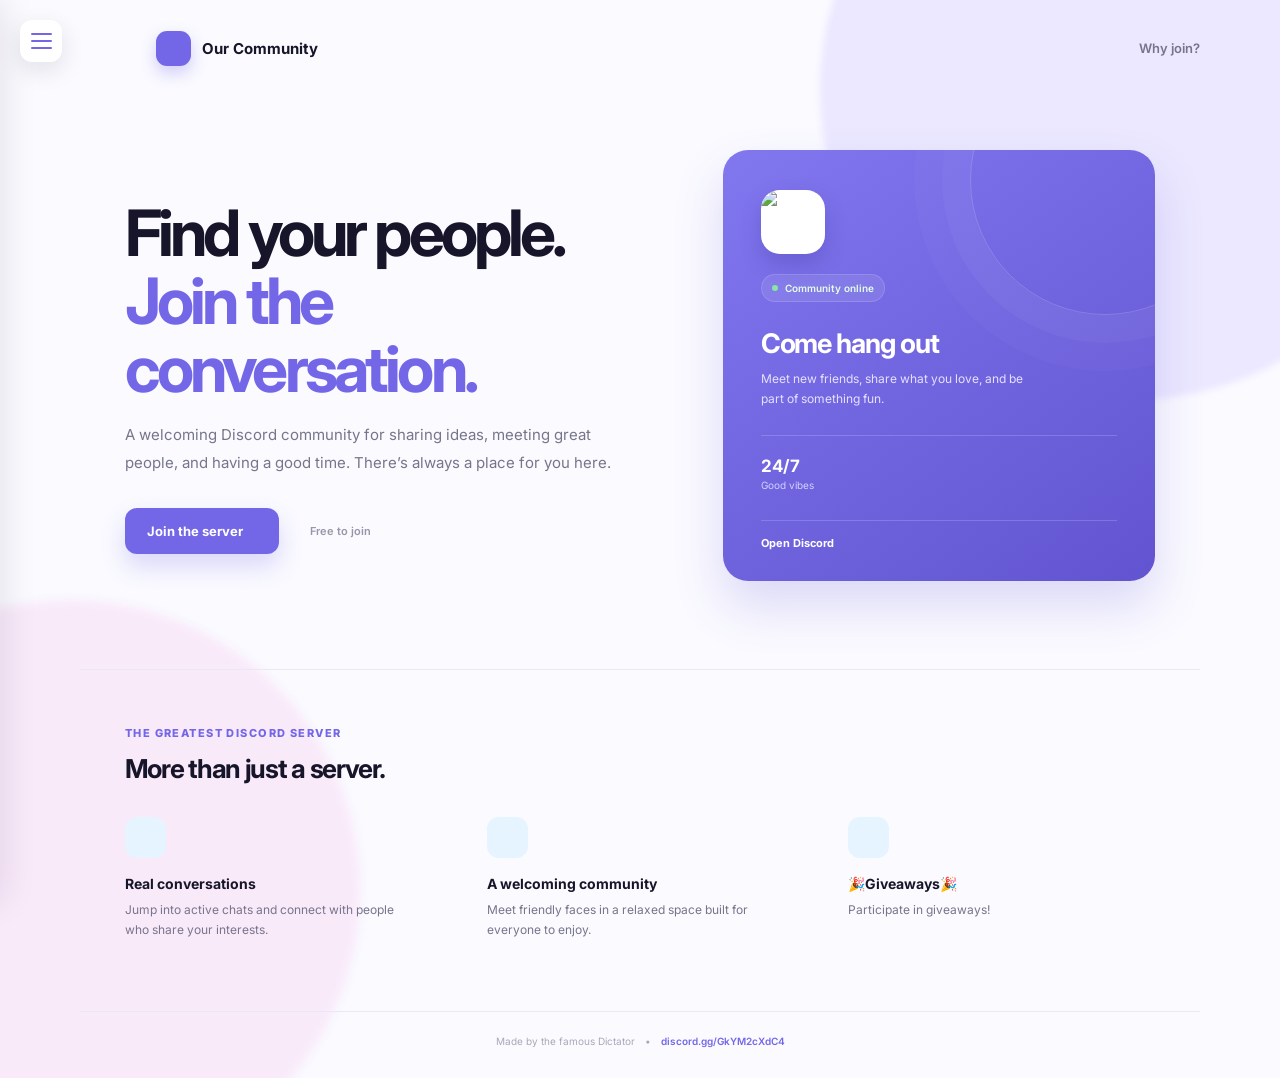
==== discord/index.html @ 76551861 "Beta-1.0.1-2 added a Discord page!" ====
<!DOCTYPE html>
<html lang="en">
  <head>
    <meta charset="UTF-8" />
    <meta name="viewport" content="width=device-width, initial-scale=1.0" />
    <meta name="description" content="Join our Discord community and connect with like-minded people." />
    <title>Join Our Discord Community</title>
    <link rel="stylesheet" href="styles.css" />
    <link rel="preconnect" href="https://fonts.googleapis.com" />
    <link rel="preconnect" href="https://fonts.gstatic.com" crossorigin />
    <link href="https://fonts.googleapis.com/css2?family=Inter:wght@400;500;600;700;800&display=swap" rel="stylesheet" />
    <link rel="stylesheet" href="https://cdnjs.cloudflare.com/ajax/libs/font-awesome/7.3.1/css/all.min.css" integrity="sha512-QeR2VH+lsBE5LSAe1Q5EnTBbe7XTBubt8dG93Y7gidSgdMCr8nVqKcfKAMyN96SV8KDbZVTDXChatu5G2KQGzg==" crossorigin="anonymous" referrerpolicy="no-referrer" />
    <link rel="icon" href="https://cdn.discordapp.com/icons/1520834495488725123/a_9dea66992e5a734691d56c7d2cc1da34.webp?size=64" type="image/png" />
  </head>
  <body>
    <input class="menu-checkbox" type="checkbox" id="menu-toggle" />
    <label class="menu-toggle" for="menu-toggle" aria-label="Toggle navigation menu">
      <span></span>
      <span></span>
      <span></span>
    </label>
    <aside class="side-menu" aria-label="Site menu">
      <h2>MENU</h2>
      <nav>
        <a href="#home"><i class="fa-solid fa-house"></i> Home</a>
        <a href="#why-join"><i class="fa-solid fa-users"></i> Community</a>
        <a href="https://discord.gg/GkYM2cXdC4" target="_blank" rel="noopener noreferrer"><i class="fa-brands fa-discord"></i> Discord</a>
        <a href="https://discord.gg/GkYM2cXdC4" target="_blank" rel="noopener noreferrer"><i class="fa-solid fa-circle-dollar-to-slot"></i> Donate</a>
        <span class="menu-separator"></span>
        <a href="#why-join"><i class="fa-solid fa-circle-info"></i> About</a>
      </nav>
    </aside>

    <main class="page-shell">
      <nav class="topbar" aria-label="Main navigation">
        <a class="brand" href="#home" aria-label="Home">
          <span class="brand-mark" aria-hidden="true"><i class="fa-brands fa-discord"></i></span>
          <span>Our Community</span>
        </a>
        <a class="nav-link" href="#why-join">Why join?</a>
      </nav>

      <section class="hero" id="home">
        <div class="hero-copy">
          <h1>Find your people.<br /><span>Join the conversation.</span></h1>
          <p class="intro">A welcoming Discord community for sharing ideas, meeting great people, and having a good time. There’s always a place for you here.</p>
          <div class="hero-actions">
            <a class="join-button" href="https://discord.gg/GkYM2cXdC4" target="_blank" rel="noopener noreferrer">
              Join the server <i class="fa-solid fa-arrow-right"></i>
            </a>
            <span class="invite-note"><i class="fa-solid fa-shield-halved"></i> Free to join</span>
          </div>
        </div>

        <div class="server-card" aria-label="Discord server preview">
          <div class="card-glow"></div>
          <div class="server-icon"><img src="https://cdn.discordapp.com/icons/1520834495488725123/a_9dea66992e5a734691d56c7d2cc1da34.webp?size=64" alt="Community logo" /></div>
          <div class="online-pill"><span></span> Community online</div>
          <h2>Come hang out</h2>
          <p>Meet new friends, share what you love, and be part of something fun.</p>
          <div class="card-divider"></div>
          <div class="server-stats">
            <div><strong>24/7</strong><small>Good vibes</small></div>
          </div>
          <a class="card-link" href="https://discord.gg/GkYM2cXdC4" target="_blank" rel="noopener noreferrer">Open Discord <i class="fa-solid fa-arrow-up-right-from-square"></i></a>
        </div>
      </section>

      <section class="features" id="why-join">
        <div class="section-heading">
          <span class="eyebrow">The greatest Discord Server</span>
          <h2>More than just a server.</h2>
        </div>
        <div class="feature-grid">
          <article class="feature"><div class="feature-icon blue"><i class="fa-solid fa-comments"></i></div><h3>Real conversations</h3><p>Jump into active chats and connect with people who share your interests.</p></article>
          <article class="feature"><div class="feature-icon blue"><i class="fa-solid fa-users"></i></div><h3>A welcoming community</h3><p>Meet friendly faces in a relaxed space built for everyone to enjoy.</p></article>
          <article class="feature"><div class="feature-icon blue"><i class="fa-solid fa-gift"></i></div><h3>🎉Giveaways🎉</h3><p>Participate in giveaways!</p></article>
        </div>
      </section>

      <footer>
        <span>Made by the famous Dictator</span>
        <span class="footer-dot">•</span>
        <a href="https://discord.gg/GkYM2cXdC4" target="_blank" rel="noopener noreferrer">discord.gg/GkYM2cXdC4</a>
      </footer>
    </main>
  </body>
</html>
---- discord/styles.css ----
@import url('https://fonts.googleapis.com/css2?family=Inter:wght@400;500;600;700;800&display=swap');

:root {
  --ink: #171529;
  --muted: #77758b;
  --purple: #7367e8;
  --purple-dark: #5d50d8;
  --lavender: #f1efff;
  --line: #eae8f3;
}

* {
  margin: 0;
  padding: 0;
  box-sizing: border-box;
}

html { scroll-behavior: smooth; }

body {
  min-height: 100vh;
  color: var(--ink);
  background: #fafaff;
  font-family: 'Inter', sans-serif;
}

body::before {
  position: fixed;
  z-index: -1;
  top: -220px;
  right: -160px;
  width: 620px;
  height: 620px;
  border-radius: 50%;
  background: #ebe8ff;
  content: '';
  filter: blur(3px);
}

body::after {
  position: fixed;
  z-index: -1;
  bottom: -280px;
  left: -220px;
  width: 580px;
  height: 580px;
  border-radius: 50%;
  background: #f9eafa;
  content: '';
  filter: blur(4px);
}

a { color: inherit; text-decoration: none; }

.menu-checkbox {
  position: absolute;
  opacity: 0;
  pointer-events: none;
}

.menu-toggle {
  display: grid;
  position: fixed;
  z-index: 20;
  top: 20px;
  left: 20px;
  width: 42px;
  height: 42px;
  padding: 10px;
  cursor: pointer;
  place-content: center;
  gap: 5px;
  border-radius: 12px;
  background: #fff;
  box-shadow: 0 8px 24px #1715291c;
}

.menu-toggle span {
  display: block;
  width: 21px;
  height: 2px;
  border-radius: 10px;
  background: var(--purple);
  transition: transform .25s, opacity .25s;
}

.side-menu {
  position: fixed;
  z-index: 15;
  top: 0;
  bottom: 0;
  left: 0;
  width: 245px;
  padding: 92px 24px 30px;
  background: linear-gradient(160deg, #fff, #eeeaff);
  box-shadow: 14px 0 35px #1715291c;
  transform: translateX(-105%);
  transition: transform .35s ease;
}

.side-menu h2 {
  margin-bottom: 25px;
  color: var(--purple-dark);
  font-size: 20px;
  letter-spacing: .08em;
}

.side-menu nav { display: grid; gap: 7px; }
.side-menu nav a {
  display: flex;
  align-items: center;
  gap: 13px;
  padding: 12px 10px;
  color: var(--ink);
  border-radius: 10px;
  font-size: 13px;
  font-weight: 600;
  transition: color .2s, background .2s, transform .2s;
}
.side-menu nav a:hover {
  color: var(--purple-dark);
  background: #fff;
  transform: translateX(3px);
}
.side-menu nav a i { width: 18px; color: var(--purple); text-align: center; }
.menu-separator { height: 1px; margin: 14px 10px; background: var(--line); }

.menu-checkbox:checked ~ .side-menu { transform: translateX(0); }
.menu-checkbox:checked ~ .menu-toggle span:nth-child(1) { transform: translateY(7px) rotate(45deg); }
.menu-checkbox:checked ~ .menu-toggle span:nth-child(2) { opacity: 0; }
.menu-checkbox:checked ~ .menu-toggle span:nth-child(3) { transform: translateY(-7px) rotate(-45deg); }

.page-shell {
  width: min(1120px, calc(100% - 48px));
  margin: auto;
}

.topbar {
  display: flex;
  align-items: center;
  justify-content: space-between;
  height: 96px;
  padding-left: 76px;
}

.brand { display: flex; align-items: center; gap: 11px; font-size: 15px; font-weight: 700; }
.brand-mark {
  display: grid;
  width: 35px;
  height: 35px;
  overflow: hidden;
  place-items: center;
  border-radius: 11px;
  background: var(--purple);
  box-shadow: 0 7px 16px #7367e84d;
}
.brand-mark i {
  color: #fff;
  font-size: 19px;
}
.nav-link { color: var(--muted); font-size: 13px; font-weight: 600; transition: color .2s; }
.nav-link:hover, footer a:hover { color: var(--purple); }

.hero {
  display: grid;
  grid-template-columns: 1.08fr .92fr;
  align-items: center;
  gap: 90px;
  min-height: 540px;
  padding: 54px 4% 88px;
}

.eyebrow { display: inline-flex; align-items: center; gap: 9px; color: var(--purple); font-size: 11px; font-weight: 800; letter-spacing: .13em; text-transform: uppercase; }
.status-dot { width: 7px; height: 7px; border-radius: 50%; background: #6ed58c; box-shadow: 0 0 0 4px #6ed58c2b; }
h1 { margin: 22px 0 19px; font-size: clamp(42px, 5vw, 68px); line-height: 1.06; letter-spacing: -.06em; }
h1 span { color: var(--purple); }
.intro { max-width: 490px; color: var(--muted); font-size: 15px; line-height: 1.85; }
.hero-actions { display: flex; align-items: center; gap: 25px; margin-top: 31px; }
.join-button { display: inline-flex; align-items: center; gap: 14px; padding: 15px 22px; color: #fff; border-radius: 12px; background: var(--purple); box-shadow: 0 12px 24px #7367e83d; font-size: 13px; font-weight: 700; transition: transform .2s, background .2s; }
.join-button:hover { background: var(--purple-dark); transform: translateY(-3px); }
.join-button i { font-size: 12px; transition: transform .2s; }
.join-button:hover i { transform: translateX(4px); }
.invite-note { color: #9996aa; font-size: 11px; font-weight: 600; }
.invite-note i { margin-right: 6px; color: #9b95e9; }

.server-card { position: relative; overflow: hidden; padding: 40px 38px 31px; color: white; border-radius: 25px; background: linear-gradient(145deg, #8177ef, #6254d0); box-shadow: 0 25px 50px #6254d033; }
.card-glow { position: absolute; top: -105px; right: -85px; width: 270px; height: 270px; border: 1px solid #ffffff2b; border-radius: 50%; box-shadow: 0 0 0 28px #ffffff08, 0 0 0 56px #ffffff05; }
.server-icon { display: grid; position: relative; width: 64px; height: 64px; margin-bottom: 20px; overflow: hidden; place-items: center; border-radius: 19px; background: white; box-shadow: 0 10px 20px #473ba34d; }
.server-icon img {
  width: 100%;
  height: 100%;
  object-fit: cover;
}
.online-pill { display: inline-flex; align-items: center; gap: 7px; padding: 7px 10px; color: #e2ffea; border: 1px solid #ffffff25; border-radius: 20px; background: #ffffff17; font-size: 10px; font-weight: 600; }
.online-pill span { width: 6px; height: 6px; border-radius: 50%; background: #89e69f; }
.server-card h2 { position: relative; margin: 25px 0 9px; font-size: 27px; letter-spacing: -.04em; }
.server-card p { position: relative; max-width: 280px; color: #e4e1ff; font-size: 12px; line-height: 1.7; }
.card-divider { height: 1px; margin: 25px 0 20px; background: #ffffff2b; }
.server-stats { display: flex; gap: 45px; }
.server-stats strong { display: block; font-size: 17px; }
.server-stats small { display: block; margin-top: 3px; color: #d4d0ff; font-size: 10px; }
.card-link { display: flex; align-items: center; justify-content: space-between; margin-top: 29px; padding-top: 15px; border-top: 1px solid #ffffff2b; color: white; font-size: 11px; font-weight: 700; }
.card-link i { font-size: 10px; }

.features { padding: 51px 4% 70px; border-top: 1px solid var(--line); }
.section-heading h2 { margin-top: 12px; font-size: 26px; letter-spacing: -.05em; }
.feature-grid { display: grid; grid-template-columns: repeat(3, 1fr); gap: 55px; margin-top: 33px; }
.feature-icon { display: grid; width: 41px; height: 41px; margin-bottom: 17px; place-items: center; border-radius: 12px; font-size: 16px; }
.feature-icon.purple { color: #766bf0; background: #eeecff; }
.feature-icon.blue { color: #4e9bd8; background: #e6f4ff; }
.feature-icon.pink { color: #d76caa; background: #ffedf7; }
.feature h3 { margin-bottom: 8px; font-size: 14px; }
.feature p { max-width: 270px; color: var(--muted); font-size: 12px; line-height: 1.7; }
footer { display: flex; justify-content: center; gap: 10px; padding: 23px 0 31px; color: #aaa7b8; border-top: 1px solid var(--line); font-size: 10px; }
footer a { color: var(--purple); font-weight: 600; }

@media (max-width: 760px) {
  .page-shell { width: min(100% - 34px, 540px); }
  .topbar { height: 75px; }
  .hero { grid-template-columns: 1fr; gap: 48px; padding: 45px 0 65px; }
  h1 { font-size: clamp(42px, 12vw, 60px); }
  .server-card { padding: 31px 28px 25px; }
  .features { padding: 43px 0 55px; }
  .feature-grid { grid-template-columns: 1fr; gap: 28px; }
  .feature p { max-width: 420px; }
}

@media (max-width: 430px) {
  .nav-link { display: none; }
  .hero-actions { align-items: flex-start; flex-direction: column; gap: 16px; }
  footer { flex-wrap: wrap; }
  .footer-dot { display: none; }
}
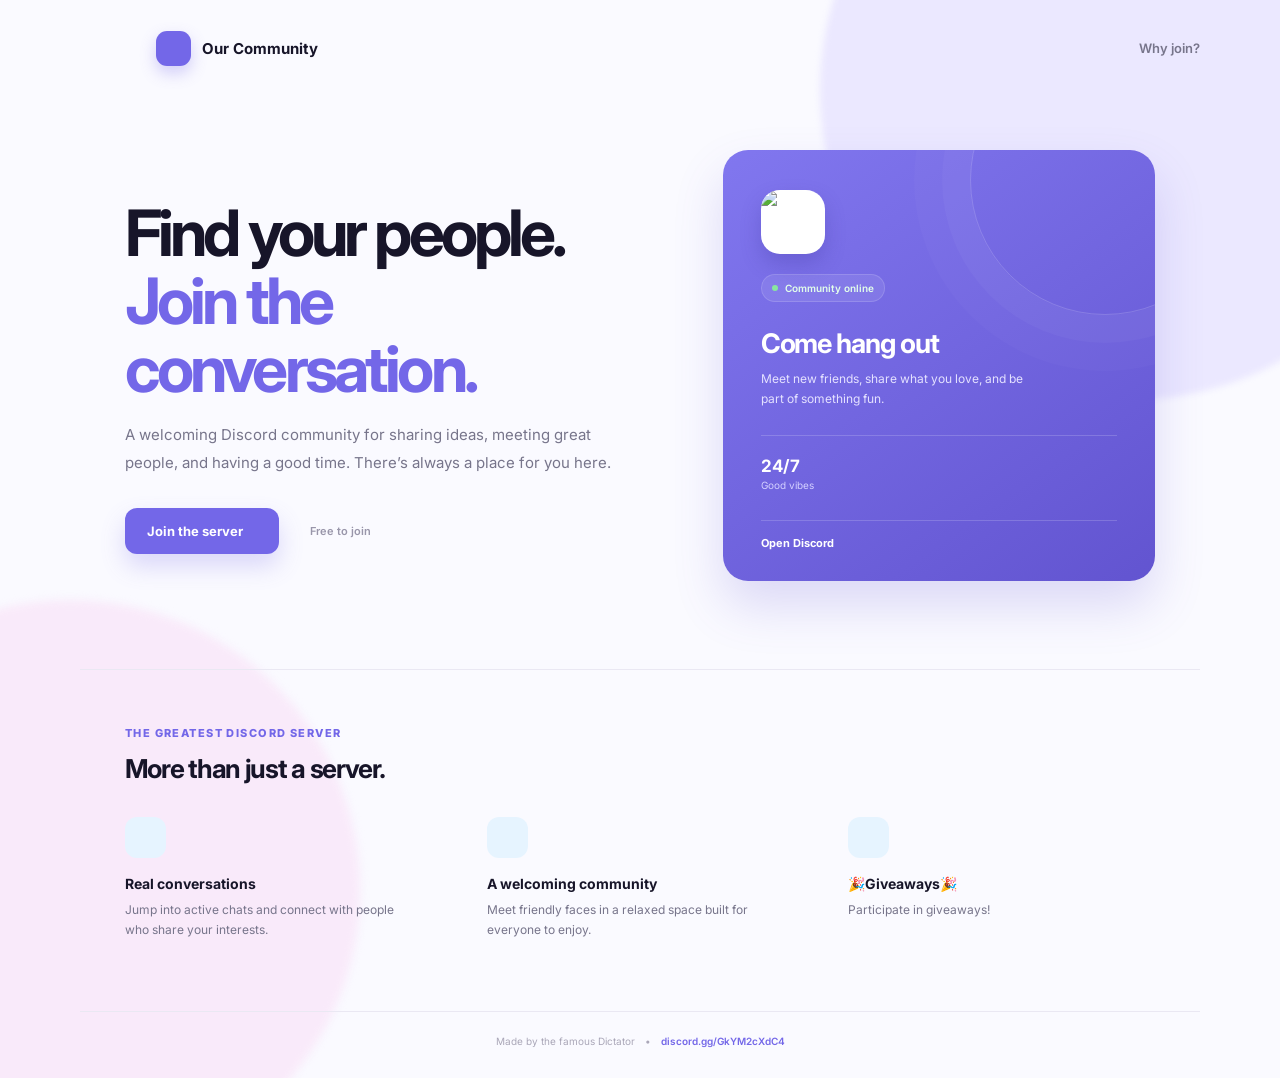
==== commit 4d68a138: "Update index.html" ====
--- a/discord/index.html
+++ b/discord/index.html
@@ -13,24 +13,6 @@
     <link rel="icon" href="https://cdn.discordapp.com/icons/1520834495488725123/a_9dea66992e5a734691d56c7d2cc1da34.webp?size=64" type="image/png" />
   </head>
   <body>
-    <input class="menu-checkbox" type="checkbox" id="menu-toggle" />
-    <label class="menu-toggle" for="menu-toggle" aria-label="Toggle navigation menu">
-      <span></span>
-      <span></span>
-      <span></span>
-    </label>
-    <aside class="side-menu" aria-label="Site menu">
-      <h2>MENU</h2>
-      <nav>
-        <a href="#home"><i class="fa-solid fa-house"></i> Home</a>
-        <a href="#why-join"><i class="fa-solid fa-users"></i> Community</a>
-        <a href="https://discord.gg/GkYM2cXdC4" target="_blank" rel="noopener noreferrer"><i class="fa-brands fa-discord"></i> Discord</a>
-        <a href="https://discord.gg/GkYM2cXdC4" target="_blank" rel="noopener noreferrer"><i class="fa-solid fa-circle-dollar-to-slot"></i> Donate</a>
-        <span class="menu-separator"></span>
-        <a href="#why-join"><i class="fa-solid fa-circle-info"></i> About</a>
-      </nav>
-    </aside>
-
     <main class="page-shell">
       <nav class="topbar" aria-label="Main navigation">
         <a class="brand" href="#home" aria-label="Home">
@@ -85,4 +67,4 @@
       </footer>
     </main>
   </body>
-</html>+</html>
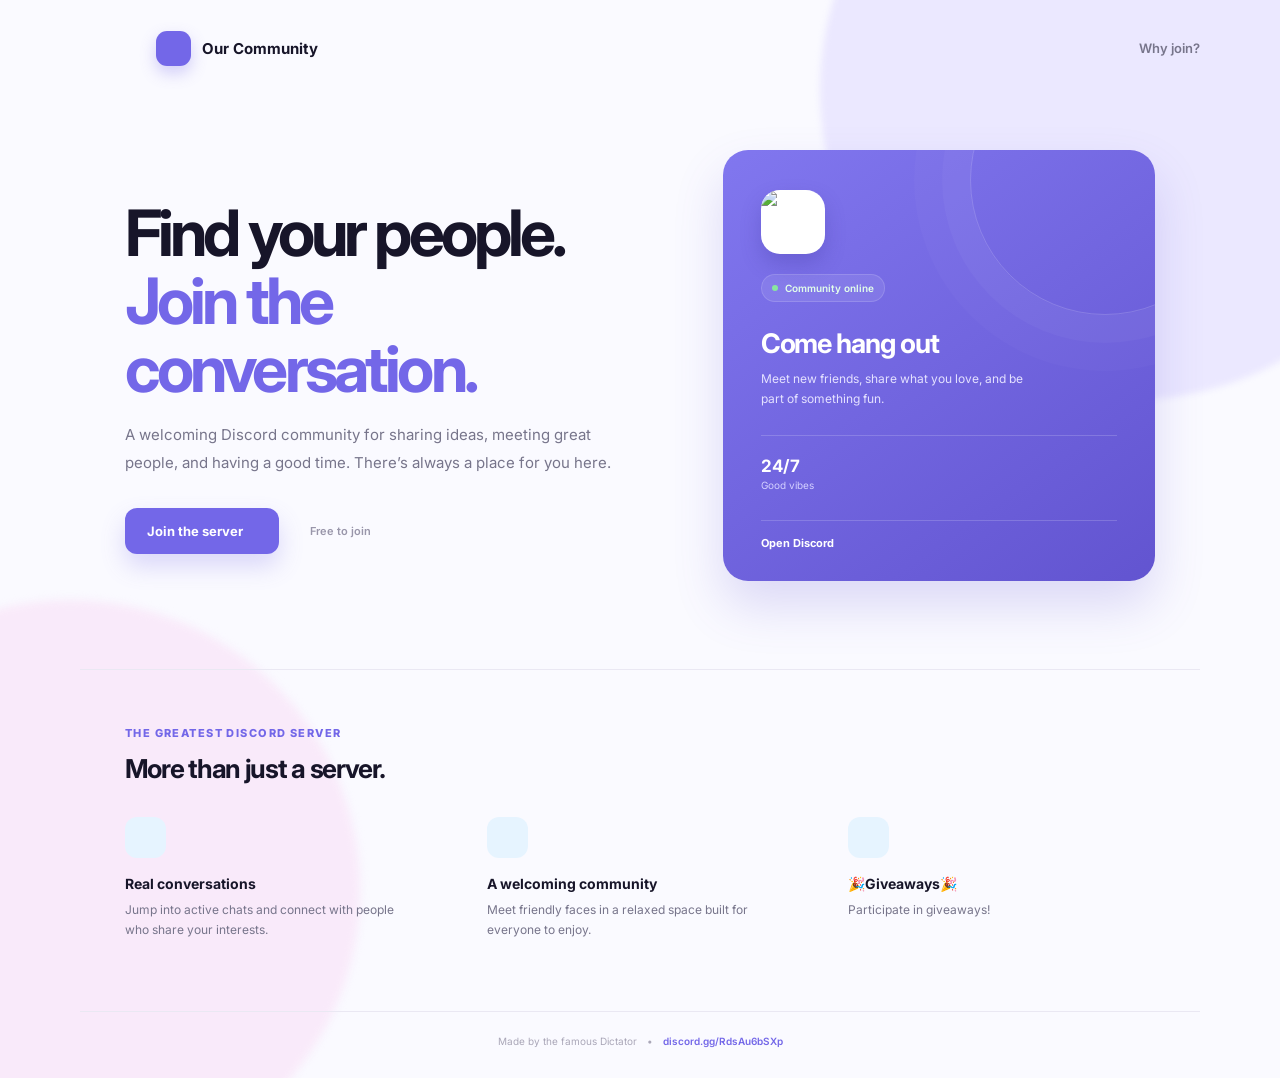
==== commit d6379fb5: "Update index.html" ====
--- a/discord/index.html
+++ b/discord/index.html
@@ -10,7 +10,7 @@
     <link rel="preconnect" href="https://fonts.gstatic.com" crossorigin />
     <link href="https://fonts.googleapis.com/css2?family=Inter:wght@400;500;600;700;800&display=swap" rel="stylesheet" />
     <link rel="stylesheet" href="https://cdnjs.cloudflare.com/ajax/libs/font-awesome/7.3.1/css/all.min.css" integrity="sha512-QeR2VH+lsBE5LSAe1Q5EnTBbe7XTBubt8dG93Y7gidSgdMCr8nVqKcfKAMyN96SV8KDbZVTDXChatu5G2KQGzg==" crossorigin="anonymous" referrerpolicy="no-referrer" />
-    <link rel="icon" href="https://cdn.discordapp.com/icons/1520834495488725123/a_9dea66992e5a734691d56c7d2cc1da34.webp?size=64" type="image/png" />
+    <link rel="icon" href="https://i.postimg.cc/VLbsN6Vp/ZOLA.png" type="image/png" />
   </head>
   <body>
     <main class="page-shell">
@@ -27,7 +27,7 @@
           <h1>Find your people.<br /><span>Join the conversation.</span></h1>
           <p class="intro">A welcoming Discord community for sharing ideas, meeting great people, and having a good time. There’s always a place for you here.</p>
           <div class="hero-actions">
-            <a class="join-button" href="https://discord.gg/GkYM2cXdC4" target="_blank" rel="noopener noreferrer">
+            <a class="join-button" href="https://discord.gg/RdsAu6bSXp" target="_blank" rel="noopener noreferrer">
               Join the server <i class="fa-solid fa-arrow-right"></i>
             </a>
             <span class="invite-note"><i class="fa-solid fa-shield-halved"></i> Free to join</span>
@@ -36,7 +36,7 @@
 
         <div class="server-card" aria-label="Discord server preview">
           <div class="card-glow"></div>
-          <div class="server-icon"><img src="https://cdn.discordapp.com/icons/1520834495488725123/a_9dea66992e5a734691d56c7d2cc1da34.webp?size=64" alt="Community logo" /></div>
+          <div class="server-icon"><img src="https://i.postimg.cc/VLbsN6Vp/ZOLA.png" alt="Community logo" /></div>
           <div class="online-pill"><span></span> Community online</div>
           <h2>Come hang out</h2>
           <p>Meet new friends, share what you love, and be part of something fun.</p>
@@ -44,7 +44,7 @@
           <div class="server-stats">
             <div><strong>24/7</strong><small>Good vibes</small></div>
           </div>
-          <a class="card-link" href="https://discord.gg/GkYM2cXdC4" target="_blank" rel="noopener noreferrer">Open Discord <i class="fa-solid fa-arrow-up-right-from-square"></i></a>
+          <a class="card-link" href="https://discord.gg/RdsAu6bSXp" target="_blank" rel="noopener noreferrer">Open Discord <i class="fa-solid fa-arrow-up-right-from-square"></i></a>
         </div>
       </section>
 
@@ -63,7 +63,7 @@
       <footer>
         <span>Made by the famous Dictator</span>
         <span class="footer-dot">•</span>
-        <a href="https://discord.gg/GkYM2cXdC4" target="_blank" rel="noopener noreferrer">discord.gg/GkYM2cXdC4</a>
+        <a href="https://discord.gg/RdsAu6bSXp" target="_blank" rel="noopener noreferrer">discord.gg/RdsAu6bSXp</a>
       </footer>
     </main>
   </body>
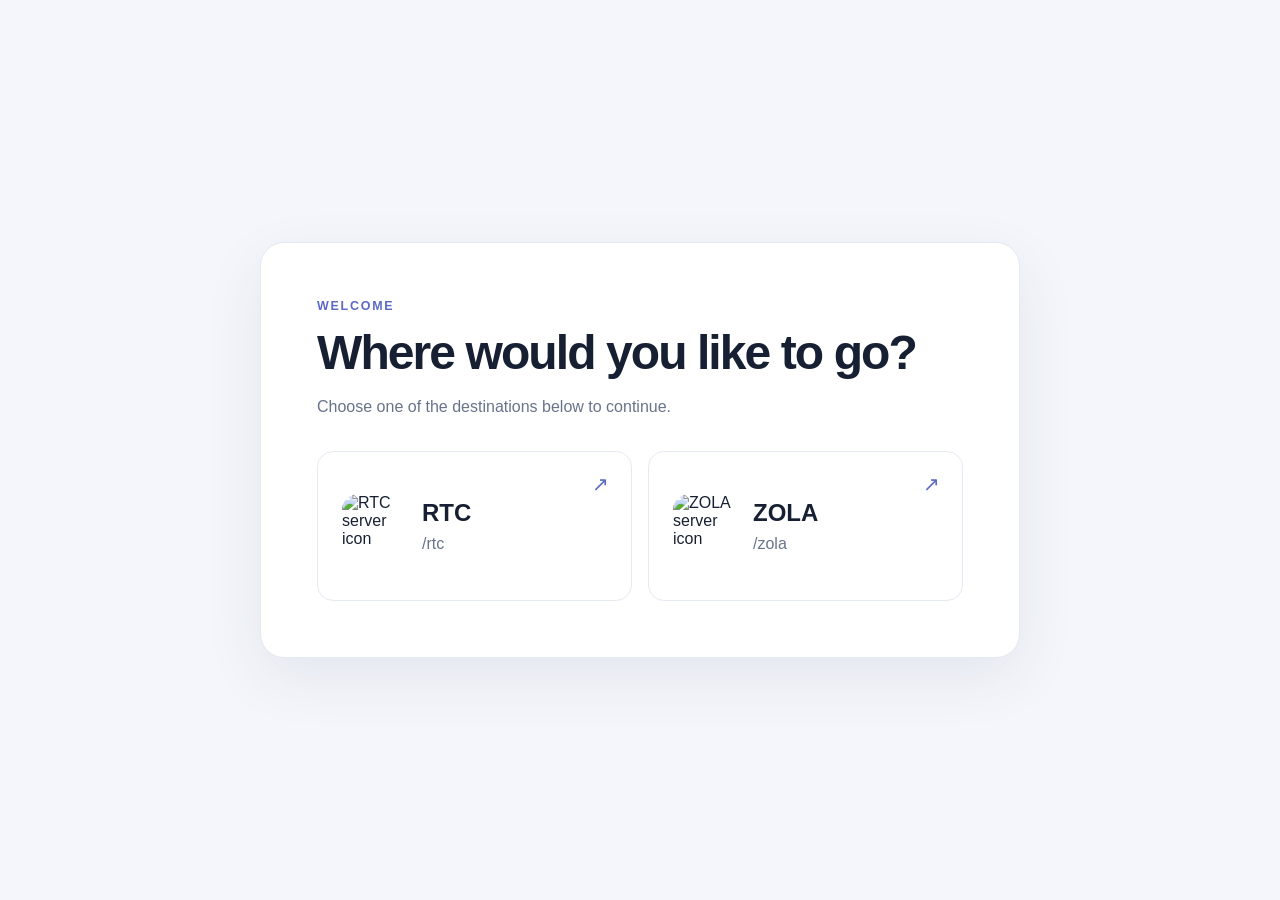
==== commit 893bab6f: "Add files via upload" ====
--- a/discord/index.html
+++ b/discord/index.html
@@ -3,68 +3,33 @@
   <head>
     <meta charset="UTF-8" />
     <meta name="viewport" content="width=device-width, initial-scale=1.0" />
-    <meta name="description" content="Join our Discord community and connect with like-minded people." />
-    <title>Join Our Discord Community</title>
+    <title>Choose a destination</title>
     <link rel="stylesheet" href="styles.css" />
-    <link rel="preconnect" href="https://fonts.googleapis.com" />
-    <link rel="preconnect" href="https://fonts.gstatic.com" crossorigin />
-    <link href="https://fonts.googleapis.com/css2?family=Inter:wght@400;500;600;700;800&display=swap" rel="stylesheet" />
-    <link rel="stylesheet" href="https://cdnjs.cloudflare.com/ajax/libs/font-awesome/7.3.1/css/all.min.css" integrity="sha512-QeR2VH+lsBE5LSAe1Q5EnTBbe7XTBubt8dG93Y7gidSgdMCr8nVqKcfKAMyN96SV8KDbZVTDXChatu5G2KQGzg==" crossorigin="anonymous" referrerpolicy="no-referrer" />
-    <link rel="icon" href="https://i.postimg.cc/VLbsN6Vp/ZOLA.png" type="image/png" />
   </head>
   <body>
-    <main class="page-shell">
-      <nav class="topbar" aria-label="Main navigation">
-        <a class="brand" href="#home" aria-label="Home">
-          <span class="brand-mark" aria-hidden="true"><i class="fa-brands fa-discord"></i></span>
-          <span>Our Community</span>
+    <main class="landing-page">
+      <p class="eyebrow">WELCOME</p>
+      <h1>Where would you like to go?</h1>
+      <p class="description">Choose one of the destinations below to continue.</p>
+
+      <nav class="options" aria-label="Destinations">
+        <a class="option-card" href="/rtc">
+          <img class="option-icon" src="https://i.postimg.cc/25ssbXSH/rtc.png" alt="RTC server icon" />
+          <span class="option-details">
+            <span class="option-name">RTC</span>
+            <span class="option-path">/rtc</span>
+          </span>
+          <span class="option-arrow" aria-hidden="true">↗</span>
         </a>
-        <a class="nav-link" href="#why-join">Why join?</a>
+        <a class="option-card" href="/zola">
+          <img class="option-icon" src="https://i.postimg.cc/zfssbPGx/zola.png" alt="ZOLA server icon" />
+          <span class="option-details">
+            <span class="option-name">ZOLA</span>
+            <span class="option-path">/zola</span>
+          </span>
+          <span class="option-arrow" aria-hidden="true">↗</span>
+        </a>
       </nav>
-
-      <section class="hero" id="home">
-        <div class="hero-copy">
-          <h1>Find your people.<br /><span>Join the conversation.</span></h1>
-          <p class="intro">A welcoming Discord community for sharing ideas, meeting great people, and having a good time. There’s always a place for you here.</p>
-          <div class="hero-actions">
-            <a class="join-button" href="https://discord.gg/RdsAu6bSXp" target="_blank" rel="noopener noreferrer">
-              Join the server <i class="fa-solid fa-arrow-right"></i>
-            </a>
-            <span class="invite-note"><i class="fa-solid fa-shield-halved"></i> Free to join</span>
-          </div>
-        </div>
-
-        <div class="server-card" aria-label="Discord server preview">
-          <div class="card-glow"></div>
-          <div class="server-icon"><img src="https://i.postimg.cc/VLbsN6Vp/ZOLA.png" alt="Community logo" /></div>
-          <div class="online-pill"><span></span> Community online</div>
-          <h2>Come hang out</h2>
-          <p>Meet new friends, share what you love, and be part of something fun.</p>
-          <div class="card-divider"></div>
-          <div class="server-stats">
-            <div><strong>24/7</strong><small>Good vibes</small></div>
-          </div>
-          <a class="card-link" href="https://discord.gg/RdsAu6bSXp" target="_blank" rel="noopener noreferrer">Open Discord <i class="fa-solid fa-arrow-up-right-from-square"></i></a>
-        </div>
-      </section>
-
-      <section class="features" id="why-join">
-        <div class="section-heading">
-          <span class="eyebrow">The greatest Discord Server</span>
-          <h2>More than just a server.</h2>
-        </div>
-        <div class="feature-grid">
-          <article class="feature"><div class="feature-icon blue"><i class="fa-solid fa-comments"></i></div><h3>Real conversations</h3><p>Jump into active chats and connect with people who share your interests.</p></article>
-          <article class="feature"><div class="feature-icon blue"><i class="fa-solid fa-users"></i></div><h3>A welcoming community</h3><p>Meet friendly faces in a relaxed space built for everyone to enjoy.</p></article>
-          <article class="feature"><div class="feature-icon blue"><i class="fa-solid fa-gift"></i></div><h3>🎉Giveaways🎉</h3><p>Participate in giveaways!</p></article>
-        </div>
-      </section>
-
-      <footer>
-        <span>Made by the famous Dictator</span>
-        <span class="footer-dot">•</span>
-        <a href="https://discord.gg/RdsAu6bSXp" target="_blank" rel="noopener noreferrer">discord.gg/RdsAu6bSXp</a>
-      </footer>
     </main>
   </body>
-</html>
+</html>
--- a/discord/styles.css
+++ b/discord/styles.css
@@ -1,233 +1,116 @@
-@import url('https://fonts.googleapis.com/css2?family=Inter:wght@400;500;600;700;800&display=swap');
-
-:root {
-  --ink: #171529;
-  --muted: #77758b;
-  --purple: #7367e8;
-  --purple-dark: #5d50d8;
-  --lavender: #f1efff;
-  --line: #eae8f3;
-}
-
 * {
-  margin: 0;
-  padding: 0;
   box-sizing: border-box;
 }
 
-html { scroll-behavior: smooth; }
-
 body {
   min-height: 100vh;
-  color: var(--ink);
-  background: #fafaff;
-  font-family: 'Inter', sans-serif;
+  margin: 0;
+  padding: 24px;
+  display: grid;
+  place-items: center;
+  background: #f4f6fb;
+  color: #172033;
+  font-family: Arial, Helvetica, sans-serif;
 }
 
-body::before {
-  position: fixed;
-  z-index: -1;
-  top: -220px;
-  right: -160px;
-  width: 620px;
-  height: 620px;
-  border-radius: 50%;
-  background: #ebe8ff;
-  content: '';
-  filter: blur(3px);
+.landing-page {
+  width: min(100%, 760px);
+  padding: 56px;
+  border: 1px solid #e5e9f2;
+  border-radius: 24px;
+  background: #fff;
+  box-shadow: 0 20px 60px rgba(34, 48, 80, 0.08);
 }
 
-body::after {
-  position: fixed;
-  z-index: -1;
-  bottom: -280px;
-  left: -220px;
-  width: 580px;
-  height: 580px;
-  border-radius: 50%;
-  background: #f9eafa;
-  content: '';
-  filter: blur(4px);
+.eyebrow {
+  margin: 0 0 12px;
+  color: #5c6ac4;
+  font-size: 0.78rem;
+  font-weight: 700;
+  letter-spacing: 0.14em;
 }
 
-a { color: inherit; text-decoration: none; }
-
-.menu-checkbox {
-  position: absolute;
-  opacity: 0;
-  pointer-events: none;
+h1 {
+  margin: 0;
+  font-size: clamp(2rem, 5vw, 3rem);
+  letter-spacing: -0.04em;
 }
 
-.menu-toggle {
-  display: grid;
-  position: fixed;
-  z-index: 20;
-  top: 20px;
-  left: 20px;
-  width: 42px;
-  height: 42px;
-  padding: 10px;
-  cursor: pointer;
-  place-content: center;
-  gap: 5px;
-  border-radius: 12px;
-  background: #fff;
-  box-shadow: 0 8px 24px #1715291c;
+.description {
+  margin: 14px 0 32px;
+  color: #68738a;
+  line-height: 1.6;
 }
 
-.menu-toggle span {
-  display: block;
-  width: 21px;
-  height: 2px;
-  border-radius: 10px;
-  background: var(--purple);
-  transition: transform .25s, opacity .25s;
+.options {
+  display: grid;
+  grid-template-columns: repeat(2, minmax(0, 1fr));
+  gap: 16px;
 }
 
-.side-menu {
-  position: fixed;
-  z-index: 15;
-  top: 0;
-  bottom: 0;
-  left: 0;
-  width: 245px;
-  padding: 92px 24px 30px;
-  background: linear-gradient(160deg, #fff, #eeeaff);
-  box-shadow: 14px 0 35px #1715291c;
-  transform: translateX(-105%);
-  transition: transform .35s ease;
+.option-card {
+  position: relative;
+  display: flex;
+  min-height: 150px;
+  align-items: center;
+  gap: 16px;
+  padding: 24px;
+  border: 1px solid #e5e9f2;
+  border-radius: 16px;
+  color: inherit;
+  text-decoration: none;
+  transition: border-color 160ms ease, transform 160ms ease, box-shadow 160ms ease;
 }
 
-.side-menu h2 {
-  margin-bottom: 25px;
-  color: var(--purple-dark);
-  font-size: 20px;
-  letter-spacing: .08em;
+.option-card:hover,
+.option-card:focus-visible {
+  transform: translateY(-3px);
+  border-color: #5c6ac4;
+  box-shadow: 0 12px 28px rgba(34, 48, 80, 0.1);
+  outline: none;
 }
 
-.side-menu nav { display: grid; gap: 7px; }
-.side-menu nav a {
-  display: flex;
-  align-items: center;
-  gap: 13px;
-  padding: 12px 10px;
-  color: var(--ink);
-  border-radius: 10px;
-  font-size: 13px;
-  font-weight: 600;
-  transition: color .2s, background .2s, transform .2s;
-}
-.side-menu nav a:hover {
-  color: var(--purple-dark);
-  background: #fff;
-  transform: translateX(3px);
-}
-.side-menu nav a i { width: 18px; color: var(--purple); text-align: center; }
-.menu-separator { height: 1px; margin: 14px 10px; background: var(--line); }
-
-.menu-checkbox:checked ~ .side-menu { transform: translateX(0); }
-.menu-checkbox:checked ~ .menu-toggle span:nth-child(1) { transform: translateY(7px) rotate(45deg); }
-.menu-checkbox:checked ~ .menu-toggle span:nth-child(2) { opacity: 0; }
-.menu-checkbox:checked ~ .menu-toggle span:nth-child(3) { transform: translateY(-7px) rotate(-45deg); }
-
-.page-shell {
-  width: min(1120px, calc(100% - 48px));
-  margin: auto;
+.option-icon {
+  width: 64px;
+  height: 64px;
+  flex: 0 0 64px;
+  border-radius: 16px;
+  object-fit: cover;
 }
 
-.topbar {
+.option-details {
   display: flex;
-  align-items: center;
-  justify-content: space-between;
-  height: 96px;
-  padding-left: 76px;
+  flex-direction: column;
+  gap: 8px;
 }
 
-.brand { display: flex; align-items: center; gap: 11px; font-size: 15px; font-weight: 700; }
-.brand-mark {
-  display: grid;
-  width: 35px;
-  height: 35px;
-  overflow: hidden;
-  place-items: center;
-  border-radius: 11px;
-  background: var(--purple);
-  box-shadow: 0 7px 16px #7367e84d;
-}
-.brand-mark i {
-  color: #fff;
-  font-size: 19px;
-}
-.nav-link { color: var(--muted); font-size: 13px; font-weight: 600; transition: color .2s; }
-.nav-link:hover, footer a:hover { color: var(--purple); }
-
-.hero {
-  display: grid;
-  grid-template-columns: 1.08fr .92fr;
-  align-items: center;
-  gap: 90px;
-  min-height: 540px;
-  padding: 54px 4% 88px;
+.option-name {
+  font-size: 1.5rem;
+  font-weight: 700;
 }
 
-.eyebrow { display: inline-flex; align-items: center; gap: 9px; color: var(--purple); font-size: 11px; font-weight: 800; letter-spacing: .13em; text-transform: uppercase; }
-.status-dot { width: 7px; height: 7px; border-radius: 50%; background: #6ed58c; box-shadow: 0 0 0 4px #6ed58c2b; }
-h1 { margin: 22px 0 19px; font-size: clamp(42px, 5vw, 68px); line-height: 1.06; letter-spacing: -.06em; }
-h1 span { color: var(--purple); }
-.intro { max-width: 490px; color: var(--muted); font-size: 15px; line-height: 1.85; }
-.hero-actions { display: flex; align-items: center; gap: 25px; margin-top: 31px; }
-.join-button { display: inline-flex; align-items: center; gap: 14px; padding: 15px 22px; color: #fff; border-radius: 12px; background: var(--purple); box-shadow: 0 12px 24px #7367e83d; font-size: 13px; font-weight: 700; transition: transform .2s, background .2s; }
-.join-button:hover { background: var(--purple-dark); transform: translateY(-3px); }
-.join-button i { font-size: 12px; transition: transform .2s; }
-.join-button:hover i { transform: translateX(4px); }
-.invite-note { color: #9996aa; font-size: 11px; font-weight: 600; }
-.invite-note i { margin-right: 6px; color: #9b95e9; }
-
-.server-card { position: relative; overflow: hidden; padding: 40px 38px 31px; color: white; border-radius: 25px; background: linear-gradient(145deg, #8177ef, #6254d0); box-shadow: 0 25px 50px #6254d033; }
-.card-glow { position: absolute; top: -105px; right: -85px; width: 270px; height: 270px; border: 1px solid #ffffff2b; border-radius: 50%; box-shadow: 0 0 0 28px #ffffff08, 0 0 0 56px #ffffff05; }
-.server-icon { display: grid; position: relative; width: 64px; height: 64px; margin-bottom: 20px; overflow: hidden; place-items: center; border-radius: 19px; background: white; box-shadow: 0 10px 20px #473ba34d; }
-.server-icon img {
-  width: 100%;
-  height: 100%;
-  object-fit: cover;
-}
-.online-pill { display: inline-flex; align-items: center; gap: 7px; padding: 7px 10px; color: #e2ffea; border: 1px solid #ffffff25; border-radius: 20px; background: #ffffff17; font-size: 10px; font-weight: 600; }
-.online-pill span { width: 6px; height: 6px; border-radius: 50%; background: #89e69f; }
-.server-card h2 { position: relative; margin: 25px 0 9px; font-size: 27px; letter-spacing: -.04em; }
-.server-card p { position: relative; max-width: 280px; color: #e4e1ff; font-size: 12px; line-height: 1.7; }
-.card-divider { height: 1px; margin: 25px 0 20px; background: #ffffff2b; }
-.server-stats { display: flex; gap: 45px; }
-.server-stats strong { display: block; font-size: 17px; }
-.server-stats small { display: block; margin-top: 3px; color: #d4d0ff; font-size: 10px; }
-.card-link { display: flex; align-items: center; justify-content: space-between; margin-top: 29px; padding-top: 15px; border-top: 1px solid #ffffff2b; color: white; font-size: 11px; font-weight: 700; }
-.card-link i { font-size: 10px; }
-
-.features { padding: 51px 4% 70px; border-top: 1px solid var(--line); }
-.section-heading h2 { margin-top: 12px; font-size: 26px; letter-spacing: -.05em; }
-.feature-grid { display: grid; grid-template-columns: repeat(3, 1fr); gap: 55px; margin-top: 33px; }
-.feature-icon { display: grid; width: 41px; height: 41px; margin-bottom: 17px; place-items: center; border-radius: 12px; font-size: 16px; }
-.feature-icon.purple { color: #766bf0; background: #eeecff; }
-.feature-icon.blue { color: #4e9bd8; background: #e6f4ff; }
-.feature-icon.pink { color: #d76caa; background: #ffedf7; }
-.feature h3 { margin-bottom: 8px; font-size: 14px; }
-.feature p { max-width: 270px; color: var(--muted); font-size: 12px; line-height: 1.7; }
-footer { display: flex; justify-content: center; gap: 10px; padding: 23px 0 31px; color: #aaa7b8; border-top: 1px solid var(--line); font-size: 10px; }
-footer a { color: var(--purple); font-weight: 600; }
-
-@media (max-width: 760px) {
-  .page-shell { width: min(100% - 34px, 540px); }
-  .topbar { height: 75px; }
-  .hero { grid-template-columns: 1fr; gap: 48px; padding: 45px 0 65px; }
-  h1 { font-size: clamp(42px, 12vw, 60px); }
-  .server-card { padding: 31px 28px 25px; }
-  .features { padding: 43px 0 55px; }
-  .feature-grid { grid-template-columns: 1fr; gap: 28px; }
-  .feature p { max-width: 420px; }
+.option-path {
+  color: #68738a;
 }
 
-@media (max-width: 430px) {
-  .nav-link { display: none; }
-  .hero-actions { align-items: flex-start; flex-direction: column; gap: 16px; }
-  footer { flex-wrap: wrap; }
-  .footer-dot { display: none; }
+.option-arrow {
+  position: absolute;
+  top: 20px;
+  right: 22px;
+  color: #5c6ac4;
+  font-size: 1.25rem;
 }
+
+@media (max-width: 560px) {
+  .landing-page {
+    padding: 32px 24px;
+  }
+
+  .options {
+    grid-template-columns: 1fr;
+  }
+
+  .option-card {
+    min-height: 120px;
+  }
+}
